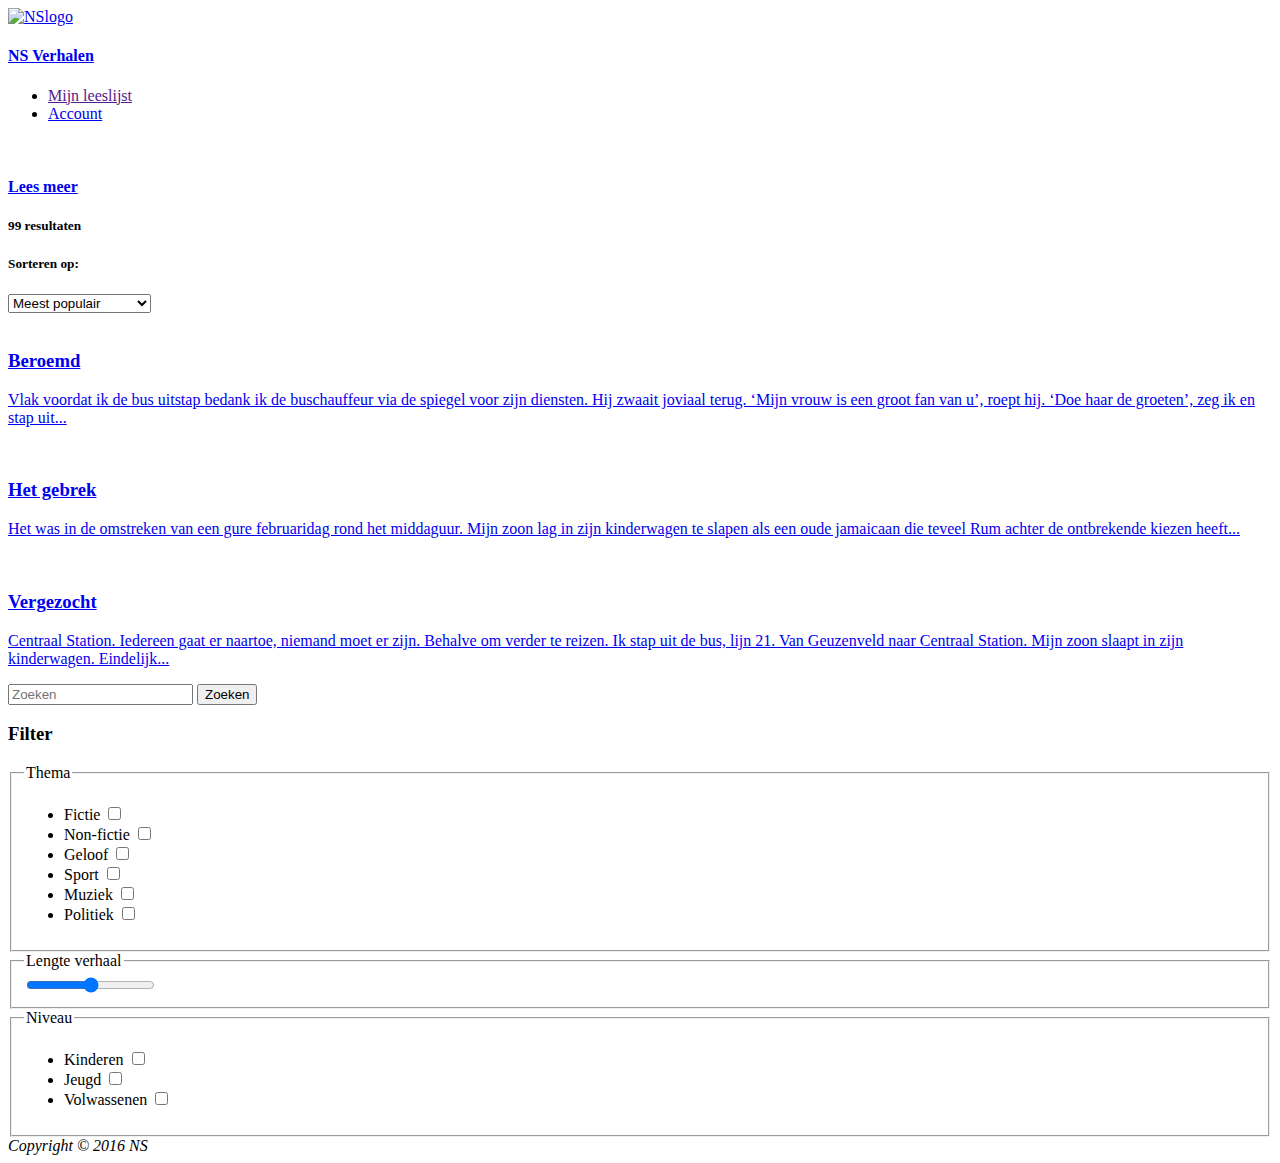
==== index.html @ ac60de62 "Create index.html" ====
<!DOCTYPE html>
<html lang="nl">

<head>
    <meta charset="UTF-8">
    <title>NS Verhalensite</title>
</head>

<body>
    <header>
        <a href="index.html">
            <img class="logo" src="" alt="NSlogo">
            <h4>NS Verhalen</h4></a>
        <nav>
            <!-- Navigatie van de site-->
            <ul>
                <li><a href="">Mijn leeslijst</a></li>
                <li><a href="aanmelden.html">Account</a></li>
            </ul>
        </nav>
    </header>
    <section>
        <img src="" alt="">
        <a href="verhaal.html"><h4>Lees meer</h4></a>
    </section>
    <main>
        <!-- Gebied waar alle content in staat -->
        <section>
            <div class="tobbar">
                <h5>99 resultaten</h5>
                <h5>Sorteren op:</h5>
                <select>
                    <option value="popular">Meest populair</option>
                    <option value="date">Nieuw</option>
                    <option value="title">Titel A-Z</option>
                    <option value="aanbevolen">Aanbevolen voor mij</option>
                </select>
            </div>
            <article>
                <a href="verhaal.html">
                    <img src="" alt="">
                    <h3>Beroemd</h3>
                    <p>Vlak voordat ik de bus uitstap bedank ik de buschauffeur via de spiegel voor zijn diensten. Hij zwaait joviaal terug. ‘Mijn vrouw is een groot fan van u’, roept hij. ‘Doe haar de groeten’, zeg ik en stap uit...</p>
                </a>
            </article>
            <article>
                <a href="verhaal.html">
                    <img src="" alt="">
                    <h3>Het gebrek</h3>
                    <p>Het was in de omstreken van een gure februaridag rond het middaguur. Mijn zoon lag in zijn kinderwagen te slapen als een oude jamaicaan die teveel Rum achter de ontbrekende kiezen heeft...</p>
                </a>
            </article>
            <article>
                <a href="verhaal.html">
                    <img src="" alt="">
                    <h3>Vergezocht</h3>
                    <p>Centraal Station. Iedereen gaat er naartoe, niemand moet er zijn. Behalve om verder te reizen. Ik stap uit de bus, lijn 21. Van Geuzenveld naar Centraal Station. Mijn zoon slaapt in zijn kinderwagen. Eindelijk...</p>
                </a>
            </article>
        </section>
        <aside>
            <!-- De filter functie-->
            <input type="search" placeholder="Zoeken" />
            <input type="submit" value="Zoeken" />
            <h3>Filter</h3>
            <form>
                <fieldset>
                    <legend>Thema</legend>
                    <ul>
                        <li>
                            <label>Fictie</label>
                            <input type="checkbox">
                        </li>
                        <li>
                            <label>Non-fictie</label>
                            <input type="checkbox">
                        </li>
                        <li>
                            <label>Geloof</label>
                            <input type="checkbox">
                        </li>
                        <li>
                            <label>Sport </label>
                            <input type="checkbox">
                        </li>
                        <li>
                            <label>Muziek</label>
                            <input type="checkbox">
                        </li>
                        <li>
                            <label> Politiek</label>
                            <input type="checkbox"> </li>
                    </ul>
                </fieldset>
                <fieldset>
                    <legend>Lengte verhaal</legend>
                    <input type="range">
                </fieldset>
                <fieldset>
                    <legend>Niveau</legend>
                    <ul>
                        <li>
                            <label>Kinderen</label>
                            <input type="checkbox">
                        </li>
                        <li>
                            <label>Jeugd</label>
                            <input type="checkbox">
                        </li>
                        <li>
                            <label>Volwassenen</label>
                            <input type="checkbox">
                        </li>
                    </ul>
                </fieldset>
            </form>
            <footer>
                <address>Copyright © 2016 NS</address>
            </footer>
        </aside>
    </main>
</body>

</html>
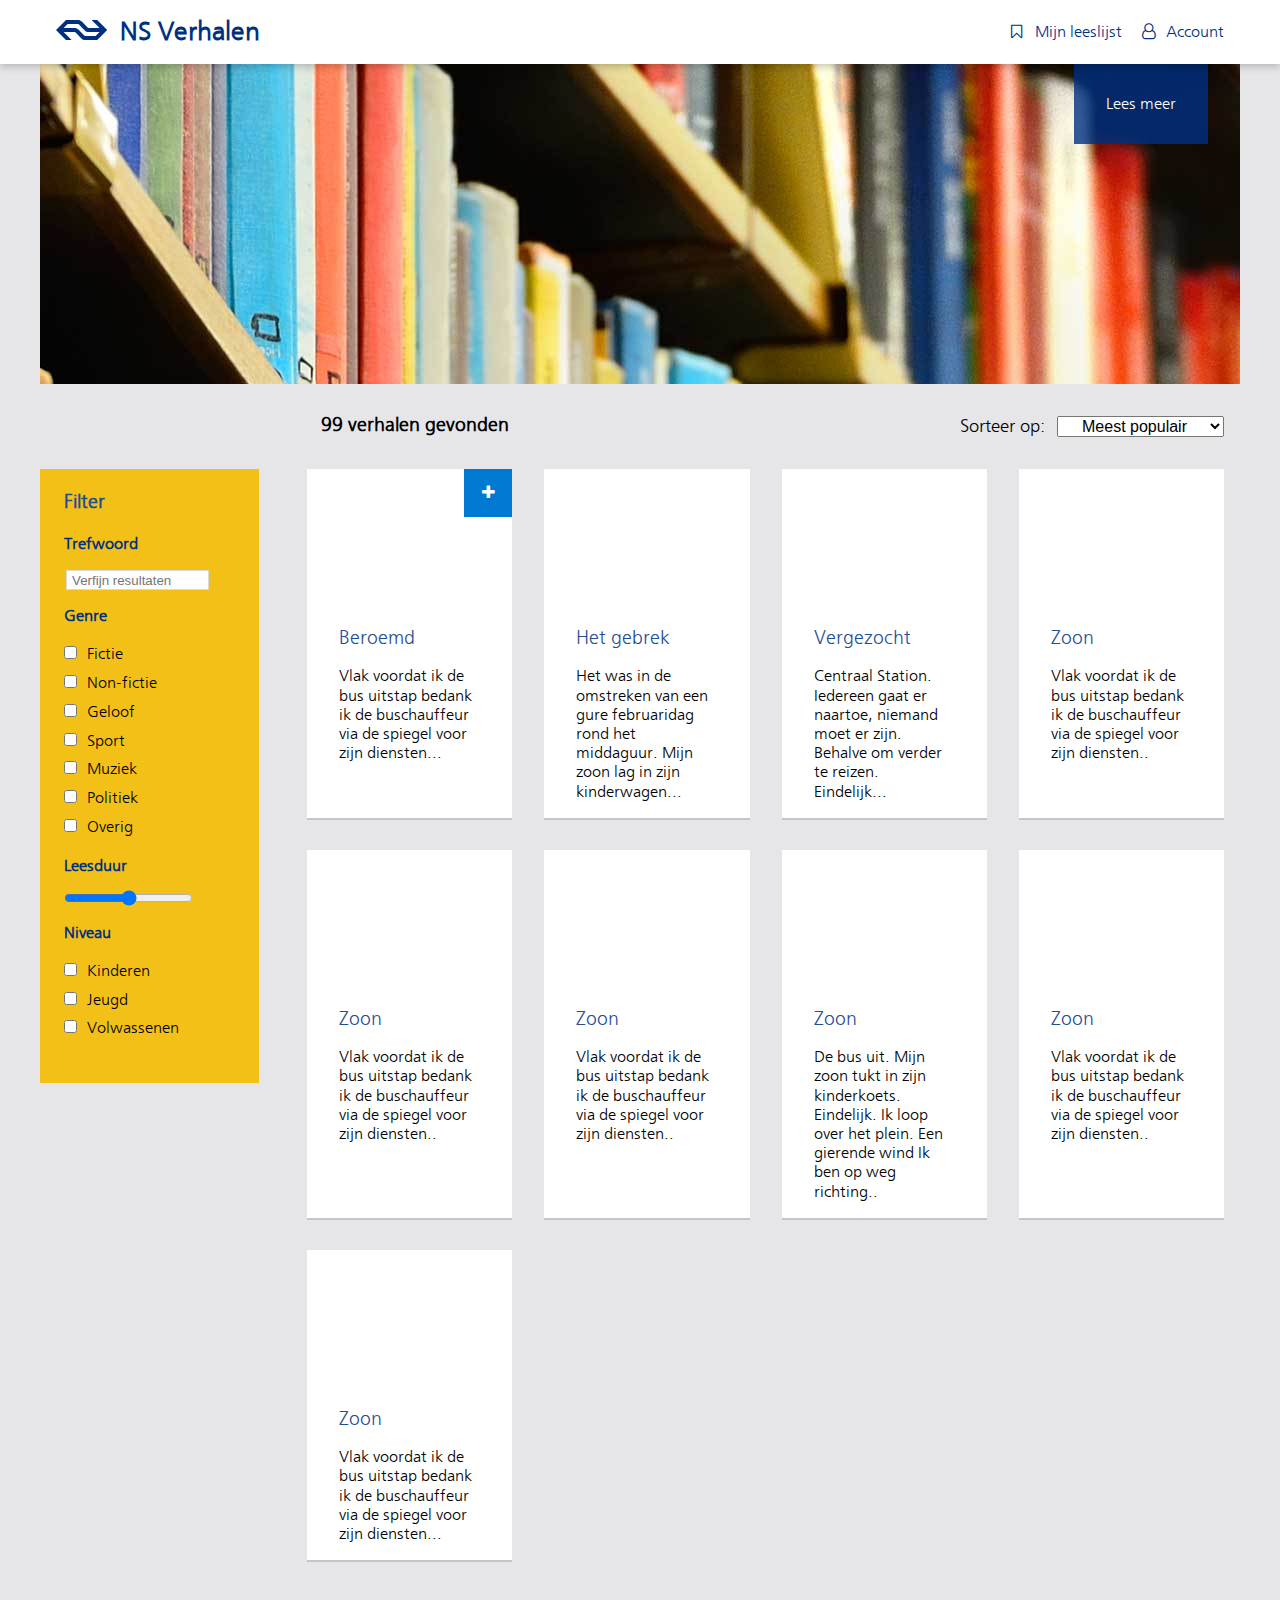
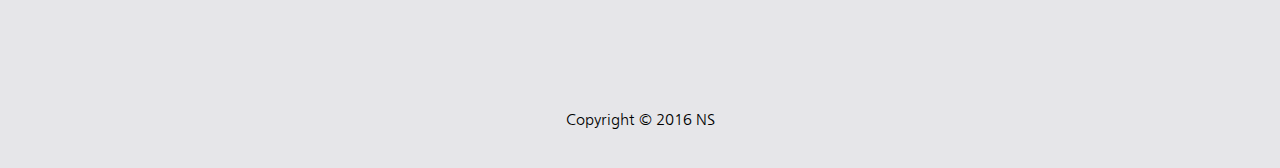
==== commit d29081d3: "Add files via upload" ====
--- a/index.html
+++ b/index.html
@@ -4,31 +4,43 @@
 <head>
     <meta charset="UTF-8">
     <title>NS Verhalensite</title>
+    <meta name="viewport" content="width=device-width, initial-scale=1">
+    <link rel="stylesheet" type="text/css" href="styles/reset.css">
+    <link rel="stylesheet" type="text/css" href="styles/styles.css">
+    <link rel="stylesheet" type="text/css" href="styles/font-awesome.min.css">
 </head>
 
 <body>
-    <header>
-        <a href="index.html">
-            <img class="logo" src="" alt="NSlogo">
-            <h4>NS Verhalen</h4></a>
-        <nav>
-            <!-- Navigatie van de site-->
-            <ul>
-                <li><a href="">Mijn leeslijst</a></li>
-                <li><a href="aanmelden.html">Account</a></li>
-            </ul>
-        </nav>
+    <header class="header">
+        <div class="header-container container">
+            <div class="logo__wrapper">
+                <a class="logolink" href="index.html">
+                    <img class="nslogo" src="img/nslogo.svg" height="20" width="52" alt="Logo Nederlandse Spoorwegen">
+                    <span class="logotitle">NS Verhalen</span>
+                </a>
+            </div>
+            <nav class="nav">
+                <!-- Navigatie van de site-->
+                <ul>
+                    <li><a class="nav-icon nav-leeslijst" href=""><span class="hidden-mobile">Mijn leeslijst</span></a></li>
+                    <li><a class="nav-icon nav-account" href="inloggen.html"><span class="hidden-mobile">Account</span> </a></li>
+                </ul>
+            </nav>
+        </div>
     </header>
-    <section>
-        <img src="" alt="">
-        <a href="verhaal.html"><h4>Lees meer</h4></a>
-    </section>
-    <main>
-        <!-- Gebied waar alle content in staat -->
-        <section>
-            <div class="tobbar">
-                <h5>99 resultaten</h5>
-                <h5>Sorteren op:</h5>
+    <main class="main container">
+        
+        <div class="banner">
+            <a href="verhaal.html"><span class="readmore">Lees meer</span></a>
+        </div>
+
+
+        <div class="search-container">
+            <div class="results-wrapper">
+                99 verhalen gevonden
+            </div>
+            <div class="sort-wrapper">
+                <span class="sorttitle">Sorteer op:</span>
                 <select>
                     <option value="popular">Meest populair</option>
                     <option value="date">Nieuw</option>
@@ -36,89 +48,170 @@
                     <option value="aanbevolen">Aanbevolen voor mij</option>
                 </select>
             </div>
-            <article>
-                <a href="verhaal.html">
-                    <img src="" alt="">
-                    <h3>Beroemd</h3>
-                    <p>Vlak voordat ik de bus uitstap bedank ik de buschauffeur via de spiegel voor zijn diensten. Hij zwaait joviaal terug. ‘Mijn vrouw is een groot fan van u’, roept hij. ‘Doe haar de groeten’, zeg ik en stap uit...</p>
-                </a>
-            </article>
-            <article>
-                <a href="verhaal.html">
-                    <img src="" alt="">
-                    <h3>Het gebrek</h3>
-                    <p>Het was in de omstreken van een gure februaridag rond het middaguur. Mijn zoon lag in zijn kinderwagen te slapen als een oude jamaicaan die teveel Rum achter de ontbrekende kiezen heeft...</p>
-                </a>
-            </article>
-            <article>
-                <a href="verhaal.html">
-                    <img src="" alt="">
-                    <h3>Vergezocht</h3>
-                    <p>Centraal Station. Iedereen gaat er naartoe, niemand moet er zijn. Behalve om verder te reizen. Ik stap uit de bus, lijn 21. Van Geuzenveld naar Centraal Station. Mijn zoon slaapt in zijn kinderwagen. Eindelijk...</p>
-                </a>
-            </article>
-        </section>
-        <aside>
-            <!-- De filter functie-->
-            <input type="search" placeholder="Zoeken" />
-            <input type="submit" value="Zoeken" />
-            <h3>Filter</h3>
-            <form>
-                <fieldset>
-                    <legend>Thema</legend>
-                    <ul>
-                        <li>
-                            <label>Fictie</label>
-                            <input type="checkbox">
-                        </li>
-                        <li>
-                            <label>Non-fictie</label>
-                            <input type="checkbox">
-                        </li>
-                        <li>
-                            <label>Geloof</label>
-                            <input type="checkbox">
-                        </li>
-                        <li>
-                            <label>Sport </label>
-                            <input type="checkbox">
-                        </li>
-                        <li>
-                            <label>Muziek</label>
-                            <input type="checkbox">
-                        </li>
-                        <li>
-                            <label> Politiek</label>
-                            <input type="checkbox"> </li>
-                    </ul>
-                </fieldset>
-                <fieldset>
-                    <legend>Lengte verhaal</legend>
-                    <input type="range">
-                </fieldset>
-                <fieldset>
-                    <legend>Niveau</legend>
-                    <ul>
-                        <li>
-                            <label>Kinderen</label>
-                            <input type="checkbox">
-                        </li>
-                        <li>
-                            <label>Jeugd</label>
-                            <input type="checkbox">
-                        </li>
-                        <li>
-                            <label>Volwassenen</label>
-                            <input type="checkbox">
-                        </li>
-                    </ul>
-                </fieldset>
-            </form>
-            <footer>
-                <address>Copyright © 2016 NS</address>
-            </footer>
-        </aside>
+        </div>
+        <div class="main-wrapper">
+            <!--  -->
+            <aside class="filter-wrapper">
+                <!-- De filter functie-->
+                <div class="filter">
+                    <h3 class="filtertitle">Filter</h3>
+                    <form>
+                        <fieldset>
+                            <legend>Trefwoord</legend>
+                            <input type="search" placeholder="Verfijn resultaten" />
+                        </fieldset>
+                        <fieldset>
+                            <legend>Genre</legend>
+                            <ul>
+                                <li>
+                                    <label>
+                                        <input type="checkbox">Fictie
+                                    </label>
+                                </li>
+                                <li>
+                                    <label>
+                                        <input type="checkbox">Non-fictie
+                                    </label>
+                                </li>
+                                <li>
+                                    <label>
+                                        <input type="checkbox">Geloof
+                                    </label>
+                                </li>
+                                <li>
+                                    <label>
+                                        <input type="checkbox">Sport
+                                    </label>
+                                </li>
+                                <li>
+                                    <label>
+                                        <input type="checkbox">Muziek
+                                    </label>
+                                </li>
+                                <li>
+                                    <label>
+                                        <input type="checkbox">Politiek
+                                    </label>
+                                </li>
+                                <li>
+                                    <label>
+                                        <input type="checkbox">Overig
+                                    </label>
+                                </li>
+                            </ul>
+                        </fieldset>
+                        <fieldset>
+                            <legend>Leesduur</legend>
+                            <input type="range">
+                        </fieldset>
+                        <fieldset>
+                            <legend>Niveau</legend>
+                            <ul>
+                                <li>
+                                    <label>
+                                        <input type="checkbox">Kinderen
+                                    </label>
+                                </li>
+                                <li>
+                                    <label>
+                                        <input type="checkbox">Jeugd
+                                    </label>
+                                </li>
+                                <li>
+                                    <label>
+                                        <input type="checkbox">Volwassenen
+                                    </label>
+                                </li>
+                            </ul>
+                        </fieldset>
+                    </form>
+                </div>
+            </aside>
+            <!-- Gebied waar alle verhalen in staan -->
+            <div class="stories">
+                <article class="article_preview">
+                    <a href="verhaal.html">
+                        <div class="article-story">
+                            <div class="add-to-bookmarks">
+                                <i class="fa fa-plus add"></i>
+                            </div>
+                            <h3>Beroemd</h3>
+                            <p>Vlak voordat ik de bus uitstap bedank ik de buschauffeur via de spiegel voor zijn diensten...</p>
+                        </div>
+                    </a>
+                </article>
+                <article class="article_preview">
+                    <a href="verhaal.html">
+                        <div class="article-story">
+                            <h3>Het gebrek</h3>
+                            <p>Het was in de omstreken van een gure februaridag rond het middaguur. Mijn zoon lag in zijn kinderwagen...</p>
+                        </div>
+                    </a>
+                </article>
+                <article class="article_preview">
+                    <a href="verhaal.html">
+                        <div class="article-story">
+                            <h3>Vergezocht</h3>
+                            <p>Centraal Station. Iedereen gaat er naartoe, niemand moet er zijn. Behalve om verder te reizen. Eindelijk...</p>
+                        </div>
+                    </a>
+                </article>
+                <article class="article_preview">
+                    <a href="verhaal.html">
+                        <div class="article-story">
+                            <h3>Zoon</h3>
+                            <p>Vlak voordat ik de bus uitstap bedank ik de buschauffeur via de spiegel voor zijn diensten..</p>
+                        </div>
+                    </a>
+                </article>
+                <article class="article_preview">
+                    <a href="verhaal.html">
+                        <div class="article-story">
+                            <h3>Zoon</h3>
+                            <p>Vlak voordat ik de bus uitstap bedank ik de buschauffeur via de spiegel voor zijn diensten..</p>
+                        </div>
+                    </a>
+                </article>
+                <article class="article_preview">
+                    <a href="verhaal.html">
+                        <div class="article-story">
+                            <h3>Zoon</h3>
+                            <p>Vlak voordat ik de bus uitstap bedank ik de buschauffeur via de spiegel voor zijn diensten..</p>
+                        </div>
+                    </a>
+                </article>
+                <article class="article_preview">
+                    <a href="verhaal.html">
+                        <div class="article-story">
+                            <h3>Zoon</h3>
+                            <p>De bus uit. Mijn zoon tukt in zijn kinderkoets. Eindelijk. Ik loop over het plein. Een gierende wind Ik ben op weg richting..</p>
+                        </div>
+                    </a>
+                </article>
+                <article class="article_preview">
+                    <a href="verhaal.html">
+                        <div class="article-story">
+                            <h3>Zoon</h3>
+                            <p>Vlak voordat ik de bus uitstap bedank ik de buschauffeur via de spiegel voor zijn diensten..</p>
+                        </div>
+                    </a>
+                </article>
+                <article class="article_preview">
+                    <a href="verhaal.html">
+                        <div class="article-story">
+                            <h3>Zoon</h3>
+                            <p>Vlak voordat ik de bus uitstap bedank ik de buschauffeur via de spiegel voor zijn diensten...</p>
+                        </div>
+                    </a>
+                </article>
+                <!-- End article-story -->
+            </div>
+        </div>
+        <!-- END main-wrapper -->
     </main>
+    <footer>
+        <address>Copyright © 2016 NS</address>
+    </footer>
 </body>
 
 </html>
--- a/styles/styles.css
+++ b/styles/styles.css
@@ -0,0 +1,718 @@
+@font-face {
+    font-family: 'NS Sans bold';
+    src: url('../fonts/nssansbold.woff');
+    font-family: 'NS Sans light';
+    src: url('../fonts/nssans.woff');
+}
+
+
+/*
+========================================================
+GENERAL
+========================================================
+*/
+
+* {
+    box-sizing: border-box;
+    margin: 0;
+    padding: 0;
+}
+
+body {
+    font-family: "NS Sans light", Segoe UI, Myriad, Verdana, sans-serif;
+    background-color: #e6e6e9;
+}
+
+h1 {
+    font-size: 2.375em;
+    color: #003082;
+}
+
+h2 {
+    font-size: 1.5em;
+    font-weight: normal;
+    color: #003082;
+}
+
+h3 {
+    font-size: 1.2em;
+    margin-bottom: 1em;
+    color: #244D93;
+}
+
+p {
+    font-size: 1rem;
+    color: #000000;
+    margin-top: 1rem;
+    line-height: 1.2em;
+}
+
+a {
+    font-size: 1rem;
+    color: #0079d3;
+    text-decoration: none;
+}
+
+span {
+    display: inline-block;
+}
+
+.container {
+    max-width: 75rem;
+    margin: 0 auto;
+}
+
+
+/*
+========================================================
+HEADER
+========================================================
+*/
+
+.header {
+    top: 0;
+    height: 4rem;
+    width: 100%;
+    background-color: #FFF;
+    -webkit-box-shadow: 0 3px 7px 0 rgba(0, 0, 0, 0.2);
+    -moz-box-shadow: 0 3px 7px 0 rgba(0, 0, 0, 0.2);
+    box-shadow: 0 3px 7px 0 rgba(0, 0, 0, 0.2);
+    overflow-y: hidden;
+    z-index: 1;
+    position: relative;
+}
+
+.header-container {
+    display: flex;
+}
+
+@media(max-width: 80rem) {
+    .header-container,
+    .filter,
+    .search-wrapper,
+    .sort-wrapper,
+    .results-wrapper {
+        padding: 0 1rem;
+    }
+}
+
+@media(max-width: 32em) {
+    .hidden-mobile {
+        display: none;
+    }
+}
+
+.nav {
+    margin-left: auto;
+    line-height: 4rem;
+}
+
+.nav li {
+    display: inline-block;
+    position: relative;
+    margin-left: 1rem;
+}
+
+.nav a {
+    padding-left: 1.5rem;
+}
+
+.nav-icon {
+    position: relative;
+    color: #003082;
+}
+
+.nav-icon:hover:before {
+    left: 6px;
+}
+
+.nav-icon:before {
+    display: inline-block;
+    font: normal normal normal 14px/1 FontAwesome;
+    font-size: inherit;
+    text-rendering: auto;
+    -webkit-font-smoothing: antialiased;
+    transition: left 200ms ease-in;
+    left: 0;
+    top: 0;
+    position: absolute;
+}
+
+.nav-account:before {
+    content: "\f2c0";
+}
+
+.nav-leeslijst:before {
+    content: "\f097";
+}
+
+.logotitle {
+    font-size: 1.6rem;
+    margin-left: 0.3em;
+    font-weight: 700;
+    color: #003082;
+}
+
+.logo__wrapper {
+    line-height: 4rem;
+}
+
+.logolink {
+    position: relative;
+}
+
+
+/*
+========================================================
+MAIN
+========================================================
+*/
+
+.main-wrapper {
+    display: flex;
+}
+
+.banner {
+    display: flex;
+    align-items: center;
+    margin: 2rem 0;
+    max-width: 100%;
+    height: 20rem;
+    background-color: #F4C217;
+    position: relative;
+    background-image: url(../img/books-banner2.jpg);
+    background-position-x: center;
+}
+
+@media(max-width: 80rem) {
+    .banner {
+        margin-top: 0;
+    }
+}
+
+.readmore {
+    position: absolute;
+    top: 0;
+    right: 2em;
+    background-color: rgba(0, 48, 130, .8);
+    padding: 2rem;
+    color: #fff;
+}
+
+.search-container {
+    margin-bottom: 2rem;
+    display: flex;
+}
+
+.search-wrapper {
+    align-self: flex-end;
+}
+
+.sort-wrapper {
+    margin-left: auto;
+}
+
+select {
+    font-weight: 400;
+    text-align: center;
+    line-height: 1.5625rem;
+    font-size: 1rem;
+    text-decoration: none;
+    transition: box-shadow .15s ease-in-out;
+}
+
+.sorttitle {
+    margin-right: 0.5rem;
+    font-size: 1.1rem;
+}
+
+
+/*
+========================================================
+ARTICLE OVERVIEW
+========================================================
+*/
+
+.article_preview {
+    width: 25%;
+    margin-bottom: 1rem;
+    padding: 0 1rem 1rem;
+}
+
+@media(max-width: 72.5em) {
+    .article_preview {
+        width: 33%;
+    }
+}
+
+@media(max-width: 58.25em) {
+    .article_preview {
+        width: 49%;
+    }
+}
+
+@media(max-width: 30em) {
+    .article_preview {
+        width: 100%;
+    }
+}
+
+.article-story {
+    padding: 10rem 2rem 1rem 2rem;
+    box-shadow: 0 2px 0 0 rgba(7, 7, 33, .15);
+    height: 100%;
+    background-color: #fff;
+    position: relative;
+}
+
+.stories {
+    flex: 2 auto;
+    display: flex;
+    flex-wrap: wrap;
+    justify-content: space-between;
+}
+
+.add-to-bookmarks {
+    height: 3em;
+    width: 3em;
+    position: absolute;
+    top: 0;
+    right: 0;
+    text-align: center;
+    line-height: 3em;
+    color: #fff;
+    background-color: #0079d3;
+}
+
+.article-img {
+    position: relative;
+    height: 200px;
+    width:
+}
+
+.article-story:hover {
+    background-color: rgba(0, 0, 0, 0.13);
+}
+
+.results-wrapper {
+    font-size: 1.2em;
+    margin-left: 265px;
+    ;
+    font-weight: 700;
+}
+
+
+/*
+========================================================
+ASIDE FILTER
+========================================================
+*/
+
+.filter {
+    padding: 1.5rem 3rem 1.5rem 1.5rem;
+    background-color: #f3C018;
+    margin-right: 2em;
+}
+
+.filter-wrapper {
+    flex: 0 0 11rem;
+}
+
+.filteroptions {
+    width: 20em;
+}
+
+legend {
+    font-size: 1rem;
+    display: inline-block;
+    margin: 0.5rem 0 1rem 0;
+    font-weight: 600;
+    color: #003082;
+}
+
+fieldset {
+    margin-bottom: 1rem;
+}
+
+.filtertitle {
+    margin-bottom: 1.5rem;
+    font-weight: 700;
+    margin-top: 0;
+}
+
+label {
+    line-height: 1.8rem;
+}
+
+.filter label:hover {
+    color: #244D93;
+    cursor: pointer;
+}
+
+input[type="checkbox"] {
+    margin-right: 10px;
+}
+
+input[type="search"] {
+    border: 1px solid #d9d9d9;
+    border-radius: 1px;
+    color: #7f8787;
+    height: 20px;
+    margin: 2px;
+    padding: 2px 5px;
+    width: 143px;
+}
+
+input:hover {
+    color: #244D93;
+    cursor: pointer;
+}
+
+@media(max-width: 50em) {
+    .filter-wrapper {
+        display: none;
+    }
+    .results-wrapper {
+        margin-left: 0;
+    }
+}
+
+
+/*
+========================================================
+FOOTER
+========================================================
+*/
+
+footer {
+    margin-top: 5rem;
+    height: 6rem;
+    width: 100%;
+    text-align: center;
+    line-height: 6rem;
+}
+
+
+/*
+========================================================
+VERHAALPAGINA
+========================================================
+*/
+
+.article-body {
+    padding: 2rem 1rem 0px 1rem;
+    line-height: 30px;
+    font-size: 1em;
+    background-color: #fff;
+    margin-top: 0em;
+    box-shadow: 0 2px 0 0 rgba(7, 7, 33, .15);
+}
+
+.article-text {
+    margin-bottom: 25px;
+    line-height: 1.8;
+    position: relative;
+    margin: auto;
+    margin-top: 2em;
+}
+
+@media(min-width: 29em) {
+    .article-text {
+        width: 25em;
+    }
+}
+
+@media(min-width: 40em) {
+    .article-text {
+        width: 35em;
+    }
+}
+
+.article-title {
+    text-align: center;
+    font-size: 48px;
+    margin: 1rem auto 1rem;
+}
+
+.author {
+    font: 300 19px;
+    text-align: center;
+    font-style: italic;
+}
+
+.save-article {
+    display: flex;
+    justify-content: flex-end;
+    line-height: 1;
+}
+
+.comment-section {
+    padding: 20px 40px 20px 40px;
+}
+
+.comments-wrapper {
+    margin-top: 2rem;
+}
+
+.add-comment {
+    height: 60px;
+    width: 300px;
+}
+
+
+/*
+========================================================
+LOGIN
+========================================================
+*/
+
+.login-parrent {
+    position: relative;
+    margin: auto;
+    max-width: 60em;
+    margin-top: 2rem;
+}
+
+.login-main {
+    min-height: 37em;
+    background-color: #fff;
+    box-shadow: 0 2px 0 0 rgba(7, 7, 33, .15);
+}
+
+@media(max-width: 60em) {
+    .login-header {
+        padding: 0.5em 0 0 1em;
+    }
+    .login-parrent {
+        margin-top: 0;
+    }
+    .login-main {
+        padding-left: 1em;
+        padding-right: 1em;
+    }
+}
+
+@media(max-width: 60em) {
+    .login-main {
+        padding-bottom: 5rem;
+    }
+}
+
+.login-title {
+    text-align: center;
+    padding: 5rem 0 2rem 0em;
+}
+
+.login-wrapper {
+    display: flex;
+    max-width: 45em;
+    position: relative;
+    margin: auto;
+    min-height: 20em;
+    flex-wrap: wrap;
+}
+
+@media(max-width: 60em) {
+    .login-wrapper {
+        flex-direction: column;
+        max-width: 30em;
+    }
+}
+
+.left-login {
+    flex-basis: 55%;
+    background-color: #F3C018;
+}
+
+@media(max-width: 60em) {
+    .left-login {
+        flex-basis: 50%;
+    }
+}
+
+.login-label {
+    display: inline-block;
+    width: 6.25rem;
+}
+
+@media(max-width: 28em) {
+    .login-label {
+        display: block;
+    }
+    .login-form:nth-child(2) .login-label {
+        margin-top: 1rem;
+    }
+}
+
+.right-login {
+    flex-basis: 45%;
+    background-color: #e6e6e9;
+}
+
+@media(max-width: 60em) {
+    .right-login {
+        flex-basis: 50%;
+    }
+}
+
+.left-login,
+.right-login {
+    padding: 1.5rem 2rem;
+}
+
+.right-login li {
+    line-height: 2.4rem;
+    margin-left: 5rem;
+}
+
+.right-login ul {
+    list-style-type: initial;
+}
+
+input[type="submit"], .createaccount {
+    background-color: #0079D3;
+    color: white;
+    border: none;
+    margin-top: 2rem;
+    text-align: start;
+    padding: 1em 2em;
+    font-size: 1em;
+    display: inline-block;
+}
+
+input[type="submit"]:hover {
+    background-color: #005ca0;
+}
+
+.createaccount {
+    background-color: grey;
+}
+
+.createaccount:hover {
+    background-color: #005ca0;
+}
+
+
+@media(max-width: 60em) {
+    input.createaccount {
+        width: 100%;
+        text-align: center;
+    }
+    input[type="submit"] {
+        width: 100%;
+        text-align: center;
+    }
+}
+
+.login-form {
+    margin-top: 1rem;
+}
+
+.forget-password {
+    padding-left: 10rem;
+    margin-top: 0.6em;
+}
+
+@media(max-width: 60em) {
+    .forget-password {
+        padding-left: 0;
+        display: block;
+        margin-top: 1rem;
+    }
+}
+
+.login-form input[type="password"],
+.login-form input[type="email"] {
+    width: 13rem;
+    height: 2.5rem;
+    border: none;
+    padding: 1rem;
+    margin: 1rem 0 0 1rem;
+    cursor: text;
+}
+
+@media(max-width: 28em) {
+    .login-form input[type="password"],
+    .login-form input[type="email"] {
+        margin: 1rem 0 0 0;
+        width: 100%;
+    }
+}
+
+
+/*
+========================================================
+REGISTER
+========================================================
+*/
+
+.register-form {
+    position: relative;
+    margin: auto;
+    max-width: 43em;
+    border-left: 2em solid #F4C217;
+    padding-left: 2em;
+    padding: 2em 2em;
+}
+
+.register-title {
+    position: relative;
+    margin: auto;
+    max-width: 43em;
+    text-align: left;
+    padding: 4rem 0 2rem 0em;
+}
+
+.register-parrent {
+    position: relative;
+    margin: auto;
+    max-width: 60em;
+    margin-top: 2rem;
+}
+
+.register-label {
+    width: 40%;
+    display: inline-block;
+}
+
+.register-list li {
+    line-height: 3em;
+}
+
+.register-list {
+    padding-left: 2em;
+}
+
+@media(max-width: 43.750em) {
+    .register-label {
+        display: block;
+        width: 100%;
+    }
+}
+
+.register-form legend {
+    color: #003082;
+    font-size: 1.2em;
+}
+
+input[type="text"],
+input[type="number"],
+input[type="email"],
+input[type="tel"],
+input[type="password"] {
+    line-height: 3em;
+    width: 20em;
+    margin-top: 1rem;
+        padding: 0rem 1rem;
+}
+
+.register-wrapper {
+    min-height: 60em;
+    background-color: #fff;
+    box-shadow: 0 2px 0 0 rgba(7, 7, 33, .15);
+    margin-bottom: 10rem;
+}
+
+input.register {
+    margin-left: 1rem;
+}
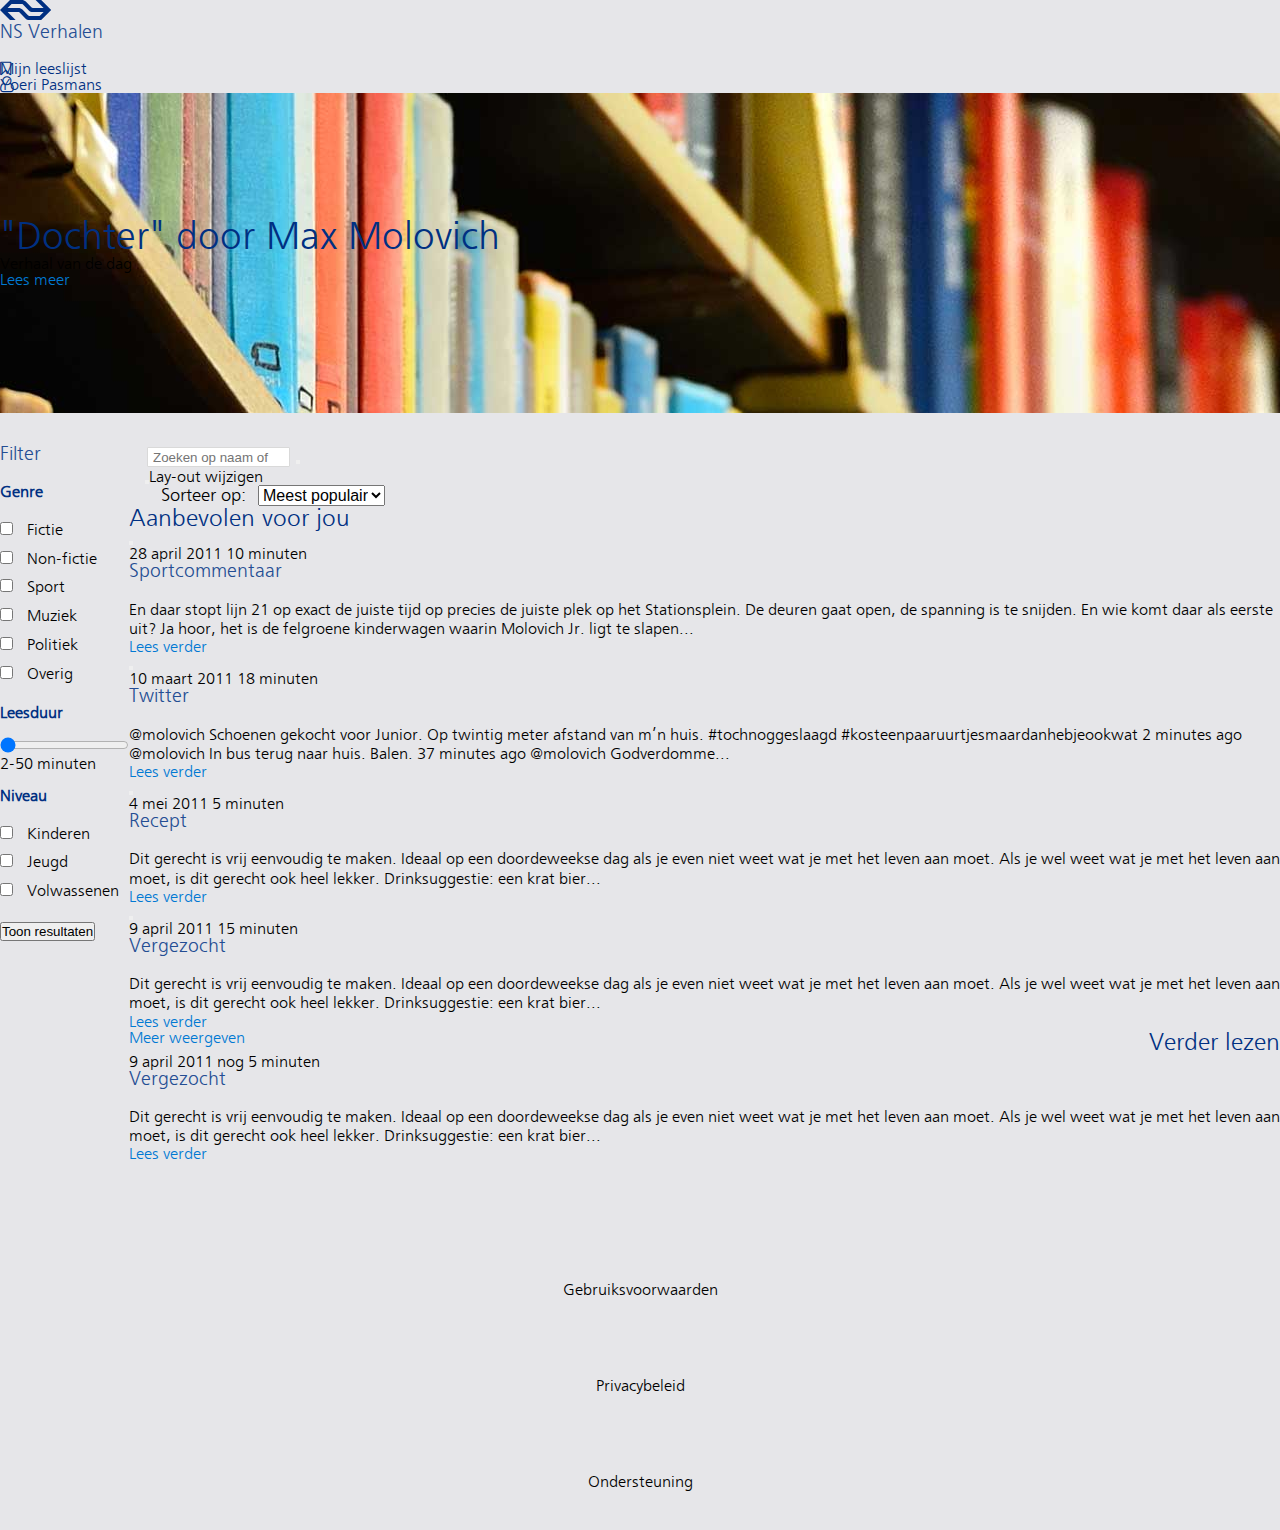
==== commit 202cdb6f: "Add files via upload" ====
--- a/index.html
+++ b/index.html
@@ -3,215 +3,217 @@
 
 <head>
     <meta charset="UTF-8">
-    <title>NS Verhalensite</title>
+    <title>NS Verhalen - Overzicht</title>
     <meta name="viewport" content="width=device-width, initial-scale=1">
+    <link rel="shortcut icon" href="img/nslogo.png" type="image/x-icon" />
     <link rel="stylesheet" type="text/css" href="styles/reset.css">
+    <link rel="stylesheet" type="text/css" href="styles/superformreset.css">
     <link rel="stylesheet" type="text/css" href="styles/styles.css">
     <link rel="stylesheet" type="text/css" href="styles/font-awesome.min.css">
 </head>
 
 <body>
-    <header class="header">
-        <div class="header-container container">
-            <div class="logo__wrapper">
-                <a class="logolink" href="index.html">
-                    <img class="nslogo" src="img/nslogo.svg" height="20" width="52" alt="Logo Nederlandse Spoorwegen">
-                    <span class="logotitle">NS Verhalen</span>
-                </a>
+    <header>
+        <nav>
+            <a class="logo" href="index.html">
+                <img class="nslogo" src="img/nslogo.svg" alt="Logo Nederlandse Spoorwegen">
+                <h3 class="logo-title">NS Verhalen</h3>
+            </a>
+            <ul>
+                <li>
+                    <a class="nav-icon nav-search" href=""></a>
+                </li>
+                <li><a class="nav-icon nav-leeslijst" href="mijnleeslijst.html"><span class="hidden-mobile">Mijn leeslijst</span></a></li>
+                <li><a class="nav-icon nav-account" href="inloggen.html"><span class="hidden-mobile">Yoeri Pasmans</span> </a></li>
+            </ul>
+        </nav>
+    </header>
+    <main>
+        <section class="banner">
+            <div class="banner-text">
+                <h1>"Dochter" door Max Molovich</h1>
+                <h4>Verhaal van de dag</h4>
+                <a href="twitter.html" class="right-arrow">Lees meer</a>
             </div>
-            <nav class="nav">
-                <!-- Navigatie van de site-->
-                <ul>
-                    <li><a class="nav-icon nav-leeslijst" href=""><span class="hidden-mobile">Mijn leeslijst</span></a></li>
-                    <li><a class="nav-icon nav-account" href="inloggen.html"><span class="hidden-mobile">Account</span> </a></li>
-                </ul>
-            </nav>
-        </div>
-    </header>
-    <main class="main container">
-        
-        <div class="banner">
-            <a href="verhaal.html"><span class="readmore">Lees meer</span></a>
-        </div>
-
-
-        <div class="search-container">
-            <div class="results-wrapper">
-                99 verhalen gevonden
-            </div>
-            <div class="sort-wrapper">
-                <span class="sorttitle">Sorteer op:</span>
-                <select>
-                    <option value="popular">Meest populair</option>
-                    <option value="date">Nieuw</option>
-                    <option value="title">Titel A-Z</option>
-                    <option value="aanbevolen">Aanbevolen voor mij</option>
-                </select>
-            </div>
-        </div>
+            <div class="close-banner"></div>
+        </section>
         <div class="main-wrapper">
-            <!--  -->
-            <aside class="filter-wrapper">
-                <!-- De filter functie-->
-                <div class="filter">
-                    <h3 class="filtertitle">Filter</h3>
-                    <form>
-                        <fieldset>
-                            <legend>Trefwoord</legend>
-                            <input type="search" placeholder="Verfijn resultaten" />
-                        </fieldset>
-                        <fieldset>
-                            <legend>Genre</legend>
-                            <ul>
-                                <li>
-                                    <label>
-                                        <input type="checkbox">Fictie
-                                    </label>
-                                </li>
-                                <li>
-                                    <label>
-                                        <input type="checkbox">Non-fictie
-                                    </label>
-                                </li>
-                                <li>
-                                    <label>
-                                        <input type="checkbox">Geloof
-                                    </label>
-                                </li>
-                                <li>
-                                    <label>
-                                        <input type="checkbox">Sport
-                                    </label>
-                                </li>
-                                <li>
-                                    <label>
-                                        <input type="checkbox">Muziek
-                                    </label>
-                                </li>
-                                <li>
-                                    <label>
-                                        <input type="checkbox">Politiek
-                                    </label>
-                                </li>
-                                <li>
-                                    <label>
-                                        <input type="checkbox">Overig
-                                    </label>
-                                </li>
-                            </ul>
-                        </fieldset>
-                        <fieldset>
-                            <legend>Leesduur</legend>
-                            <input type="range">
-                        </fieldset>
-                        <fieldset>
-                            <legend>Niveau</legend>
-                            <ul>
-                                <li>
-                                    <label>
-                                        <input type="checkbox">Kinderen
-                                    </label>
-                                </li>
-                                <li>
-                                    <label>
-                                        <input type="checkbox">Jeugd
-                                    </label>
-                                </li>
-                                <li>
-                                    <label>
-                                        <input type="checkbox">Volwassenen
-                                    </label>
-                                </li>
-                            </ul>
-                        </fieldset>
-                    </form>
-                </div>
+            <!-- Filter functie -->
+            <aside>
+                <h3 class="accordion">Filter</h3>
+                <form class="panel">
+                    <fieldset>
+                        <legend class="accordion active">Genre</legend>
+                        <ul class="panel show">
+                            <li>
+                                <input type="checkbox" id="fictie">
+                                <label class="trigger" for="fictie">Fictie</label>
+                            </li>
+                            <li>
+                                <input type="checkbox" id="non-fictie">
+                                <label class="trigger" for="non-fictie">Non-fictie </label>
+                            </li>
+                            <li>
+                                <input type="checkbox" id="sport">
+                                <label class="trigger" for="sport">Sport</label>
+                            </li>
+                            <li>
+                                <input type="checkbox" id="muziek">
+                                <label class="trigger" for="muziek">Muziek</label>
+                            </li>
+                            <li>
+                                <input type="checkbox" id="politiek">
+                                <label class="trigger" for="politiek">Politiek</label>
+                            </li>
+                            <li>
+                                <input type="checkbox" id="overig">
+                                <label class="trigger" for="overig">Overig</label>
+                            </li>
+                        </ul>
+                    </fieldset>
+                    <fieldset>
+                        <legend class="accordion active">Leesduur</legend>
+                        <ul class="panel show">
+                            <li>
+                                <input type="range" min="1" max="4" step="1" value="1">
+                                <div class="range-text">2-50 minuten</div>
+                            </li>
+                        </ul>
+                    </fieldset>
+                    <fieldset>
+                        <legend class="accordion active">Niveau</legend>
+                        <ul class="panel show">
+                            <li>
+                                <input type="checkbox" id="kinderen">
+                                <label class="trigger" for="kinderen">Kinderen</label>
+                            </li>
+                            <li>
+                                <input type="checkbox" id="jeugd">
+                                <label class="trigger" for="jeugd">Jeugd</label>
+                            </li>
+                            <li>
+                                <input type="checkbox" id="volwassenen">
+                                <label class="trigger" for="volwassenen">Volwassenen</label>
+                            </li>
+                        </ul>
+                    </fieldset>
+                    <button class="show-results">Toon resultaten</button>
+                </form>
             </aside>
             <!-- Gebied waar alle verhalen in staan -->
-            <div class="stories">
-                <article class="article_preview">
-                    <a href="verhaal.html">
-                        <div class="article-story">
-                            <div class="add-to-bookmarks">
-                                <i class="fa fa-plus add"></i>
-                            </div>
-                            <h3>Beroemd</h3>
-                            <p>Vlak voordat ik de bus uitstap bedank ik de buschauffeur via de spiegel voor zijn diensten...</p>
-                        </div>
-                    </a>
-                </article>
-                <article class="article_preview">
-                    <a href="verhaal.html">
-                        <div class="article-story">
-                            <h3>Het gebrek</h3>
-                            <p>Het was in de omstreken van een gure februaridag rond het middaguur. Mijn zoon lag in zijn kinderwagen...</p>
-                        </div>
-                    </a>
-                </article>
-                <article class="article_preview">
-                    <a href="verhaal.html">
-                        <div class="article-story">
+            <section class="story-wrapper">
+                <div class="search-wrapper">
+                    <form class="search-form">
+                        <input type="search" placeholder="Zoeken op naam of trefwoord" name="search" required>
+                        <button class="search-button" type="submit"></button>
+                    </form>
+                    <button class="layout-button"></button><span class="layout-text">Lay-out wijzigen</span>
+                    <div class="sort-wrapper">
+                        <span class="sorttitle">Sorteer op:</span>
+                        <select>
+                            <option value="popular">Meest populair</option>
+                            <option value="date">Nieuw</option>
+                            <option value="title">Titel A-Z</option>
+                            <option value="aanbevolen">Relevantie</option>
+                        </select>
+                    </div>
+                </div>
+                <div class="story-category">
+                    <h2 class="results">Aanbevolen voor jou</h2>
+                </div>
+                <div class="loader"></div>
+                <div class="stories">
+                    <article>
+                        <header class="article-header sportcommentaar">
+                            <button class="bookmark-button"> </button>
+                        </header>
+                        <div class="article-content">
+                            <div class="meta-data">
+                                <span class="date">28 april 2011</span>
+                                <span class="read-time">10 minuten</span>
+                            </div>
+                            <h3>Sportcommentaar</h3>
+                            <p>En daar stopt lijn 21 op exact de juiste tijd op precies de juiste plek op het Stationsplein. De deuren gaat open, de spanning is te snijden. En wie komt daar als eerste uit? Ja hoor, het is de felgroene kinderwagen waarin Molovich Jr. ligt te slapen...</p>
+                            <a href="sportcommentaar.html" class="right-arrow">Lees verder</a>
+                        </div>
+                    </article>
+                    <article>
+                        <header class="article-header twitter">
+                            <button class="bookmark-button"> </button>
+                        </header>
+                        <div class="article-content">
+                            <div class="meta-data">
+                                <span class="date">10 maart 2011</span>
+                                <span class="read-time">18 minuten</span>
+                            </div>
+                            <h3>Twitter</h3>
+                            <p>@molovich Schoenen gekocht voor Junior. Op twintig meter afstand van m’n huis. #tochnoggeslaagd #kosteenpaaruurtjesmaardanhebjeookwat 2 minutes ago @molovich In bus terug naar huis. Balen. 37 minutes ago @molovich Godverdomme...</p>
+                            <a href="twitter.html" class="right-arrow">Lees verder</a>
+                        </div>
+                    </article>
+                    <article>
+                        <header class="article-header twitter">
+                            <button class="bookmark-button"></button>
+                        </header>
+                        <div class="article-content">
+                            <div class="meta-data">
+                                <span class="date">4 mei 2011</span>
+                                <span class="read-time">5 minuten</span>
+                            </div>
+                            <h3>Recept</h3>
+                            <p>Dit gerecht is vrij eenvoudig te maken. Ideaal op een doordeweekse dag als je even niet weet wat je met het leven aan moet. Als je wel weet wat je met het leven aan moet, is dit gerecht ook heel lekker. Drinksuggestie: een krat bier...
+                            </p>
+                            <a href="recept.html" class="right-arrow">Lees verder</a>
+                        </div>
+                    </article>
+                    <article>
+                        <header class="article-header vergezocht">
+                            <button class="bookmark-button"></button>
+                        </header>
+                        <div class="article-content">
+                            <div class="meta-data">
+                                <span class="date">9 april 2011</span>
+                                <span class="read-time">15 minuten</span>
+                            </div>
                             <h3>Vergezocht</h3>
-                            <p>Centraal Station. Iedereen gaat er naartoe, niemand moet er zijn. Behalve om verder te reizen. Eindelijk...</p>
-                        </div>
-                    </a>
-                </article>
-                <article class="article_preview">
-                    <a href="verhaal.html">
-                        <div class="article-story">
-                            <h3>Zoon</h3>
-                            <p>Vlak voordat ik de bus uitstap bedank ik de buschauffeur via de spiegel voor zijn diensten..</p>
-                        </div>
-                    </a>
-                </article>
-                <article class="article_preview">
-                    <a href="verhaal.html">
-                        <div class="article-story">
-                            <h3>Zoon</h3>
-                            <p>Vlak voordat ik de bus uitstap bedank ik de buschauffeur via de spiegel voor zijn diensten..</p>
-                        </div>
-                    </a>
-                </article>
-                <article class="article_preview">
-                    <a href="verhaal.html">
-                        <div class="article-story">
-                            <h3>Zoon</h3>
-                            <p>Vlak voordat ik de bus uitstap bedank ik de buschauffeur via de spiegel voor zijn diensten..</p>
-                        </div>
-                    </a>
-                </article>
-                <article class="article_preview">
-                    <a href="verhaal.html">
-                        <div class="article-story">
-                            <h3>Zoon</h3>
-                            <p>De bus uit. Mijn zoon tukt in zijn kinderkoets. Eindelijk. Ik loop over het plein. Een gierende wind Ik ben op weg richting..</p>
-                        </div>
-                    </a>
-                </article>
-                <article class="article_preview">
-                    <a href="verhaal.html">
-                        <div class="article-story">
-                            <h3>Zoon</h3>
-                            <p>Vlak voordat ik de bus uitstap bedank ik de buschauffeur via de spiegel voor zijn diensten..</p>
-                        </div>
-                    </a>
-                </article>
-                <article class="article_preview">
-                    <a href="verhaal.html">
-                        <div class="article-story">
-                            <h3>Zoon</h3>
-                            <p>Vlak voordat ik de bus uitstap bedank ik de buschauffeur via de spiegel voor zijn diensten...</p>
-                        </div>
-                    </a>
-                </article>
-                <!-- End article-story -->
-            </div>
+                            <p>Dit gerecht is vrij eenvoudig te maken. Ideaal op een doordeweekse dag als je even niet weet wat je met het leven aan moet. Als je wel weet wat je met het leven aan moet, is dit gerecht ook heel lekker. Drinksuggestie: een krat bier...
+                            </p>
+                            <a href="recept.html" class="right-arrow">Lees verder</a>
+                        </div>
+                    </article>
+                    <div class="displaymore-wrapper">
+                        <a class="display-more">Meer weergeven</a>
+                    </div>
+                    <div class="story-category">
+                        <h2>Verder lezen</h2>
+                    </div>
+                    <article>
+                        <header class="article-header vergezocht">
+                            <div class="progress-border"></div>
+                        </header>
+                        <div class="article-content">
+                            <div class="meta-data">
+                                <span class="date">9 april 2011</span>
+                                <span class="read-time">nog 5 minuten</span>
+                            </div>
+                            <h3>Vergezocht</h3>
+                            <p>Dit gerecht is vrij eenvoudig te maken. Ideaal op een doordeweekse dag als je even niet weet wat je met het leven aan moet. Als je wel weet wat je met het leven aan moet, is dit gerecht ook heel lekker. Drinksuggestie: een krat bier...
+                            </p>
+                            <a href="verhaal.html" class="right-arrow">Lees verder</a>
+                        </div>
+                    </article>
+                </div>
+            </section>
         </div>
-        <!-- END main-wrapper -->
     </main>
     <footer>
-        <address>Copyright © 2016 NS</address>
+        <ul class="list-inline">
+            <li class="right-arrow"> Gebruiksvoorwaarden</li>
+            <li class="right-arrow"> Privacybeleid</li>
+            <li class="right-arrow"> Ondersteuning</li>
+        </ul>
     </footer>
+    <script src="js/javascript.js"></script>
 </body>
 
 </html>
